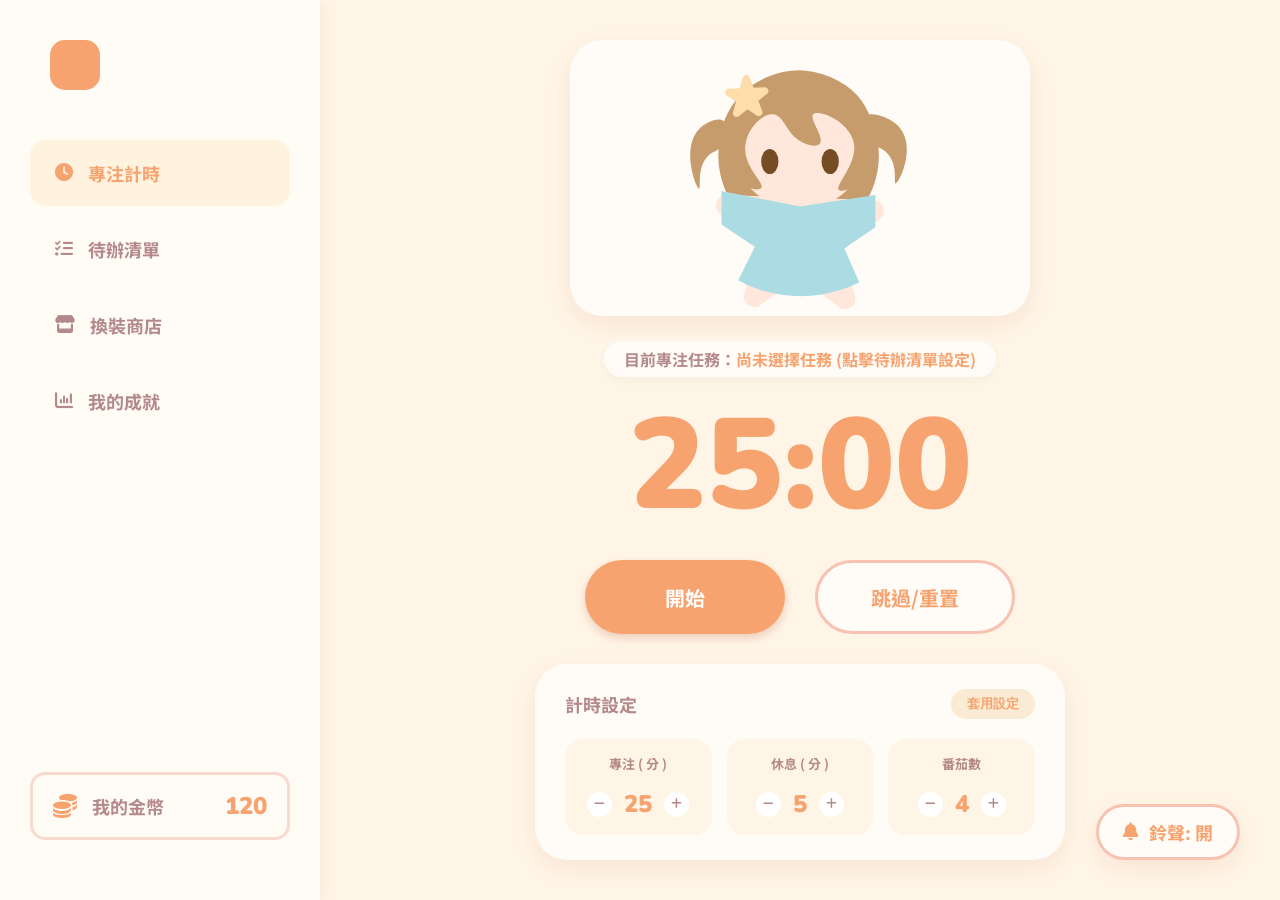
==== 1030/index.html @ 37d0850b "Add files via upload" ====
<!DOCTYPE html>
<html lang="zh-TW">
<head>
    <meta charset="UTF-8">
    <meta name="viewport" content="width=device-width, initial-scale=1.0">
    <title>Tomodoro - 專注守護者</title>
    <link rel="stylesheet" href="style.css">
    <link rel="stylesheet" href="https://cdnjs.cloudflare.com/ajax/libs/font-awesome/6.4.0/css/all.min.css">
    <link href="https://fonts.googleapis.com/css2?family=Nunito:wght@700;900&family=Noto+Sans+TC:wght@400;500;700&display=swap" rel="stylesheet">
</head>
<body>
    <div class="app-container">
        
        <!-- ================= 左側：共用導覽列 ================= -->
        <aside class="sidebar">
            <div class="logo-box"></div>
            
            <nav class="nav-menu">
                <a href="#" class="nav-item active" onclick="switchPage('page-timer', event)">
                    <i class="fa-solid fa-clock"></i>
                    <span>專注計時</span>
                </a>
                <a href="#" class="nav-item" onclick="switchPage('page-todo', event)">
                    <i class="fa-solid fa-list-check"></i>
                    <span>待辦清單</span>
                </a>
                <a href="#" class="nav-item" onclick="switchPage('page-shop', event)">
                    <i class="fa-solid fa-store"></i>
                    <span>換裝商店</span>
                </a>
                <a href="#" class="nav-item" onclick="switchPage('page-achievements', event)">
                    <i class="fa-solid fa-chart-column"></i>
                    <span>我的成就</span>
                </a>
            </nav>

            <div class="coin-display">
                <i class="fa-solid fa-coins icon-coin"></i>
                <span class="coin-label">我的金幣</span>
                <span class="coin-value">120</span>
            </div>
        </aside>

        <!-- ================= 右側：主要內容切換區 ================= -->
        <main class="main-content">
            
            <!-- 頁面 1：專注計時 -->
            <div id="page-timer" class="page-section active">
                <div id="avatar-svg-container" class="avatar-box">
                    <svg xmlns="http://www.w3.org/2000/svg" version="1.1" viewBox="0 0 1000 1000" width="100%" height="100%">
                      <defs>
                        <style>
                          .st0 { fill: #f6836f; }
                          .st1 { fill: #c69c6d; }
                          .st2 { fill: #abdbe3; }
                          .st3 { fill: #ffddab; }
                          .st4 { fill: #ffe7db; }
                          .st5 { fill: #754c24; }
                          .st6 { fill: #E76F51; }
                        </style>
                      </defs>
                      <g id="backhair"><ellipse class="st1" cx="494.92" cy="418.12" rx="290.88" ry="308.16"/></g>
                      <g id="twintail">
                        <path class="st1" d="M223.24,293.25c-20.14-15.32-64.11,3.78-88.32,28.87-67.59,70.05-10.11,216.8,0,215.94,7.49-.64-11.09-82.27,36.48-122.42,17.12-14.45,29.16-12,43.71-29.78,22.89-27.97,28.44-77.16,8.13-92.6Z"/>
                        <path class="st1" d="M736.66,274.9c25.11-15.32,79.9,3.78,110.08,28.87,84.24,70.05,12.6,216.8,0,215.94-9.33-.64,13.83-82.27-45.47-122.42-21.34-14.45-36.34-12-54.48-29.78-28.53-27.97-35.45-77.16-10.13-92.6Z"/>
                      </g>
                      <g id="body">
                        <path class="st4" d="M767.26,580.27l-136.91-4.72c62.1-39.5,102.91-106.24,102.91-181.92,0-121.31-104.84-219.64-234.16-219.64s-234.16,98.34-234.16,219.64c0,69.82,34.74,132.03,88.89,172.26l-118.46-4.19c-37-1.31-53.85,46.62-24.49,69.63l142.53,111.71-54.77,173.36c-11.21,35.49,28.23,65.15,58.11,43.7l142.73-102.48,139.96,109.89c29.58,23.22,70.82-6.36,59.44-42.64l-53.85-171.66,142.82-102.35c29.89-21.42,15.92-69.36-20.58-70.62Z"/>
                      </g>
                      <g id="eyes">
                        <ellipse class="st5" cx="390.61" cy="440.2" rx="31.25" ry="45.63"/>
                        <ellipse class="st5" cx="609.39" cy="440.2" rx="31.25" ry="45.63"/>
                      </g>
                      <g id="fronteyes">
                        <path class="st1" d="M403.72,269.32c43.36,5.69,46.6,83.3,119.04,107.52,8.01,2.68,36.58,12.23,48,0,20.73-22.2-38.96-90.52-23.04-107.52,15.96-17.04,110.78,14.36,142.08,86.4,34.04,78.32-66.75,172.65-49.16,188.16,13.34,11.76,69.14-13.4,101-58.05,55.93-78.39,32.97-209.89-34.56-285.63-103.02-115.54-319.21-111.93-424.32,0-67.74,72.14-109.43,210.67-44.16,285.63,39.97,45.91,108,66.06,120.76,50.37,15.52-19.07-65.65-74.45-57.4-153.6,6.21-59.57,61.59-118.55,101.76-113.28Z"/>
                      </g>
                      <g id="dresstest">
                        <path class="st0" d="M557.32,668.68"/>
                        <path class="st0" d="M411.4,808.84"/>
                        <path class="st4" d="M945.16,394.56"/>
                        <path class="st2" d="M215.56,546.76v121.92c40.32,26.88,80.64,53.76,120.96,80.64l-60.48,120.96c37.21,20.37,108.8,53.1,204.48,57.6,111.19,5.23,195.48-30.47,234.24-49.92-17.92-40.96-35.84-81.92-53.76-122.88,37.37-25.6,74.75-51.2,112.12-76.8v-117.12c-91.13,14.08-182.27,28.16-273.4,42.24"/>
                      </g>
                      <g id="dresstest2" style="display: none;">
                        <path class="st6" d="M215.56,546.76v121.92c40.32,26.88,80.64,53.76,120.96,80.64l-60.48,120.96c37.21,20.37,108.8,53.1,204.48,57.6,111.19,5.23,195.48-30.47,234.24-49.92-17.92-40.96-35.84-81.92-53.76-122.88,37.37-25.6,74.75-51.2,112.12-76.8v-117.12c-91.13,14.08-182.27,28.16-273.4,42.24"/>
                      </g>
                      <g id="hairasset">
                        <path class="st3" d="M343.2,273.35l-33.3-22.09-31.3,24.84c-10.19,8.09-24.78-1.59-21.29-14.12l10.72-38.5-33.3-22.09c-10.84-7.19-6.15-24.06,6.85-24.61l39.92-1.7,10.72-38.5c3.49-12.54,20.98-13.28,25.53-1.09l13.96,37.44l39.92-1.7c13-.55,19.11,15.85,8.92,23.94l-31.3,24.84,13.96,37.44c4.54,12.19-9.17,23.08-20.01,15.88Z"/>
                      </g>
                    </svg>
                </div>

                <!-- 顯示目前鎖定要專注的科目 (置中樣式在CSS內設定) -->
                <div id="current-task-banner" class="task-banner">
                    目前專注任務：<span id="active-task-name">尚未選擇任務 (點擊待辦清單設定)</span>
                </div>

                <div id="timer-display" class="timer-display">25:00</div>
                
                <div class="control-buttons">
                    <button id="start-btn" class="btn btn-primary">開始</button>
                    <button id="reset-btn" class="btn btn-secondary">跳過/重置</button>
                    <!-- 中間的關閉鈴聲按鈕已移除 -->
                </div>
                
                <div class="settings-panel">
                    <div class="settings-header">
                        <h3 class="settings-title">計時設定</h3>
                        <button class="btn-apply">套用設定</button>
                    </div>
                    <div class="settings-cards">
                        <div class="setting-card">
                            <div class="setting-label">專注 ( 分 )</div>
                            <div class="setting-controls">
                                <button class="circle-btn"><i class="fa-solid fa-minus"></i></button>
                                <span class="setting-value">25</span>
                                <button class="circle-btn"><i class="fa-solid fa-plus"></i></button>
                            </div>
                        </div>
                        <div class="setting-card">
                            <div class="setting-label">休息 ( 分 )</div>
                            <div class="setting-controls">
                                <button class="circle-btn"><i class="fa-solid fa-minus"></i></button>
                                <span class="setting-value">5</span>
                                <button class="circle-btn"><i class="fa-solid fa-plus"></i></button>
                            </div>
                        </div>
                        <div class="setting-card">
                            <div class="setting-label">番茄數</div>
                            <div class="setting-controls">
                                <button class="circle-btn"><i class="fa-solid fa-minus"></i></button>
                                <span class="setting-value">4</span>
                                <button class="circle-btn"><i class="fa-solid fa-plus"></i></button>
                            </div>
                        </div>
                    </div>
                </div>

                <!-- 新增：右下角懸浮鈴聲控制按鈕 -->
                <button id="sound-toggle-btn" class="sound-floating-btn">
                    <i class="fa-solid fa-bell"></i>
                    <span id="sound-status">鈴聲: 開</span>
                </button>
            </div>

            <!-- 頁面 2：待辦清單 -->
            <div id="page-todo" class="page-section">
                <div class="todo-wrapper">
                    <h2 class="section-title">待辦清單</h2>
                    <div class="todo-input-row">
                        <input type="text" id="task-input" class="todo-input" placeholder="輸入要專心做的事 (例如: 經濟學)...">
                        <button id="add-task-btn" class="btn-add"><i class="fa-solid fa-plus"></i></button>
                    </div>
                    <ul id="task-list" class="todo-list">
                        <!-- 動態生成任務列表 -->
                    </ul>
                </div>
            </div>

            <!-- 頁面 3：換裝商店 -->
            <div id="page-shop" class="page-section">
                <div class="character-panel">
                    <h2 class="section-title">我的角色</h2>
                    <div class="character-preview-box">
                        <svg xmlns="http://www.w3.org/2000/svg" version="1.1" viewBox="0 0 1000 1000" width="100%" height="100%">
                          <defs>
                            <style>
                              .st0 { fill: #f6836f; }
                              .st1 { fill: #c69c6d; }
                              .st2 { fill: #abdbe3; }
                              .st3 { fill: #ffddab; }
                              .st4 { fill: #ffe7db; }
                              .st5 { fill: #754c24; }
                              .st6 { fill: #E76F51; }
                            </style>
                          </defs>
                          <g id="backhair"><ellipse class="st1" cx="494.92" cy="418.12" rx="290.88" ry="308.16"/></g>
                          <g id="twintail">
                            <path class="st1" d="M223.24,293.25c-20.14-15.32-64.11,3.78-88.32,28.87-67.59,70.05-10.11,216.8,0,215.94,7.49-.64-11.09-82.27,36.48-122.42,17.12-14.45,29.16-12,43.71-29.78,22.89-27.97,28.44-77.16,8.13-92.6Z"/>
                            <path class="st1" d="M736.66,274.9c25.11-15.32,79.9,3.78,110.08,28.87,84.24,70.05,12.6,216.8,0,215.94-9.33-.64,13.83-82.27-45.47-122.42-21.34-14.45-36.34-12-54.48-29.78-28.53-27.97-35.45-77.16-10.13-92.6Z"/>
                          </g>
                          <g id="body">
                            <path class="st4" d="M767.26,580.27l-136.91-4.72c62.1-39.5,102.91-106.24,102.91-181.92,0-121.31-104.84-219.64-234.16-219.64s-234.16,98.34-234.16,219.64c0,69.82,34.74,132.03,88.89,172.26l-118.46-4.19c-37-1.31-53.85,46.62-24.49,69.63l142.53,111.71-54.77,173.36c-11.21,35.49,28.23,65.15,58.11,43.7l142.73-102.48,139.96,109.89c29.58,23.22,70.82-6.36,59.44-42.64l-53.85-171.66,142.82-102.35c29.89-21.42,15.92-69.36-20.58-70.62Z"/>
                          </g>
                          <g id="eyes">
                            <ellipse class="st5" cx="390.61" cy="440.2" rx="31.25" ry="45.63"/>
                            <ellipse class="st5" cx="609.39" cy="440.2" rx="31.25" ry="45.63"/>
                          </g>
                          <g id="fronteyes">
                            <path class="st1" d="M403.72,269.32c43.36,5.69,46.6,83.3,119.04,107.52,8.01,2.68,36.58,12.23,48,0,20.73-22.2-38.96-90.52-23.04-107.52,15.96-17.04,110.78,14.36,142.08,86.4,34.04,78.32-66.75,172.65-49.16,188.16,13.34,11.76,69.14-13.4,101-58.05,55.93-78.39,32.97-209.89-34.56-285.63-103.02-115.54-319.21-111.93-424.32,0-67.74,72.14-109.43,210.67-44.16,285.63,39.97,45.91,108,66.06,120.76,50.37,15.52-19.07-65.65-74.45-57.4-153.6,6.21-59.57,61.59-118.55,101.76-113.28Z"/>
                          </g>
                          <g id="dresstest">
                            <path class="st0" d="M557.32,668.68"/>
                            <path class="st0" d="M411.4,808.84"/>
                            <path class="st4" d="M945.16,394.56"/>
                            <path class="st2" d="M215.56,546.76v121.92c40.32,26.88,80.64,53.76,120.96,80.64l-60.48,120.96c37.21,20.37,108.8,53.1,204.48,57.6,111.19,5.23,195.48-30.47,234.24-49.92-17.92-40.96-35.84-81.92-53.76-122.88,37.37-25.6,74.75-51.2,112.12-76.8v-117.12c-91.13,14.08-182.27,28.16-273.4,42.24"/>
                          </g>
                          <g id="dresstest2" style="display: none;">
                            <path class="st6" d="M215.56,546.76v121.92c40.32,26.88,80.64,53.76,120.96,80.64l-60.48,120.96c37.21,20.37,108.8,53.1,204.48,57.6,111.19,5.23,195.48-30.47,234.24-49.92-17.92-40.96-35.84-81.92-53.76-122.88,37.37-25.6,74.75-51.2,112.12-76.8v-117.12c-91.13,14.08-182.27,28.16-273.4,42.24"/>
                          </g>
                          <g id="hairasset">
                            <path class="st3" d="M343.2,273.35l-33.3-22.09-31.3,24.84c-10.19,8.09-24.78-1.59-21.29-14.12l10.72-38.5-33.3-22.09c-10.84-7.19-6.15-24.06,6.85-24.61l39.92-1.7,10.72-38.5c3.49-12.54,20.98-13.28,25.53-1.09l13.96,37.44l39.92-1.7c13-.55,19.11,15.85,8.92,23.94l-31.3,24.84,13.96,37.44c4.54,12.19-9.17,23.08-20.01,15.88Z"/>
                          </g>
                        </svg>
                    </div>
                    <!-- 儲存按鈕已移除 -->
                </div>
                <div class="shop-panel">
                    <div class="shop-header">
                        <h2 class="section-title">換裝商店</h2>
                        <div class="filter-toggle">
                            <button class="filter-btn active">全部</button>
                            <button class="filter-btn">髮型</button>
                            <button class="filter-btn">服飾</button>
                        </div>
                    </div>
                   <div class="shop-grid">
                        <!-- 商品 1：藍色連身裙 -->
                        <div class="shop-item" onclick="changeOutfit('dresstest')" style="display: flex; flex-direction: column; justify-content: center; align-items: center; cursor: pointer; padding: 10px;">
                            <svg viewBox="200 500 600 400" width="70" height="70">
                                <path fill="#abdbe3" d="M215.56,546.76v121.92c40.32,26.88,80.64,53.76,120.96,80.64l-60.48,120.96c37.21,20.37,108.8,53.1,204.48,57.6,111.19,5.23,195.48-30.47,234.24-49.92-17.92-40.96-35.84-81.92-53.76-122.88,37.37-25.6,74.75-51.2,112.12-76.8v-117.12c-91.13,14.08-182.27,28.16-273.4,42.24"/>
                            </svg>
                            <span style="font-size: 14px; color: var(--primary); font-weight: bold; margin-top: 4px;">藍色連身裙</span>
                        </div>
                        <!-- 商品 2：橘色洋裝 -->
                        <div class="shop-item" onclick="changeOutfit('dresstest2')" style="display: flex; flex-direction: column; justify-content: center; align-items: center; cursor: pointer; padding: 10px;">
                            <svg viewBox="200 500 600 400" width="70" height="70">
                                <path fill="#E76F51" d="M215.56,546.76v121.92c40.32,26.88,80.64,53.76,120.96,80.64l-60.48,120.96c37.21,20.37,108.8,53.1,204.48,57.6,111.19,5.23,195.48-30.47,234.24-49.92-17.92-40.96-35.84-81.92-53.76-122.88,37.37-25.6,74.75-51.2,112.12-76.8v-117.12c-91.13,14.08-182.27,28.16-273.4,42.24"/>
                            </svg>
                            <span style="font-size: 14px; color: var(--primary); font-weight: bold; margin-top: 4px;">橘色洋裝</span>
                        </div>
                        <div class="shop-item"></div>
                        <div class="shop-item"></div>
                    </div>
                </div>
            </div>

           <!-- 將左側導覽列的「我的成就」文字修改為「收成紀錄」 -->
<!-- <a href="#" class="nav-item" onclick="switchPage('page-achievements', event)">
    <i class="fa-solid fa-basket-shopping"></i>
    <span>收成紀錄</span>
</a> -->

<!-- ================= 頁面 4：收成紀錄 ================= -->
<div id="page-achievements" class="page-section">
    <div class="harvest-wrapper">
        <h2 class="section-title">收成紀錄</h2>
        
        <!-- 上方：今日菜籃單 -->
        <div class="today-basket-card">
            <div class="basket-header">
                <div class="basket-icon-box"><i class="fa-solid fa-basket-shopping"></i></div>
                <div class="basket-title-area">
                    <span class="basket-subtitle">今日收成</span>
                    <div class="basket-total-time">
                        <span id="today-total-hours">0.0</span><span class="unit">小時</span>
                    </div>
                </div>
            </div>
            
            <div class="subject-list-container">
                <h4 class="subject-list-title">今日專注科目</h4>
                <ul id="today-subject-list" class="subject-list">
                    <!-- JS 動態生成今日科目 -->
                    <li class="empty-subject">今日尚未有收成，趕快開始專注吧！</li>
                </ul>
            </div>
        </div>

        <!-- 下方：一週番茄藤 (連續學習蓋章) -->
        <div class="weekly-vine-card">
            <h3 class="vine-title">一週連續學習</h3>
            <p class="vine-subtitle">每天種下一顆番茄，保持生長節奏！</p>
            
            <div class="vine-container">
                <div class="vine-line"></div>
                <div class="vine-nodes" id="weekly-vine-nodes">
                    <!-- JS 動態生成 7 天的番茄 -->
                </div>
            </div>
        </div>
    </div>
</div>

        </main>
    </div>

    <!-- 引用外部 JavaScript -->
    <script src="tomoto.js"></script>
    <audio id="alarm-audio" src="alarm.mp3" preload="auto"></audio>
</body>
</html>
---- 1030/style.css ----
:root {
    --primary: #F6A36F;
    --primary-light: #F7C2B1;
    --primary-bg: #FFF3E0;
    --bg-color: #FFF5E6;
    --sidebar-bg: #FFFBF5;
    --card-bg: #FFFCF7;
    --card-bg-alt: #FFFCF7;
    --text-muted: #B48989;
    --text-dark: #8E6969;
    --text-gray: #A8A29E;
    --icon-bg-yellow: #FEF8D6;
    --progress-bg: #F5F5F4;
    --shadow-soft: 0 8px 24px rgba(167, 42, 0, 0.08);
}

* { box-sizing: border-box; margin: 0; padding: 0; }

body {
    font-family: 'Noto Sans TC', sans-serif;
    background-color: #e5e5e5;
    display: flex; justify-content: center; align-items: center;
    min-height: 100vh;
}

.app-container {
    width: 1920px; height: 900px;
    background-color: var(--bg-color);
    display: flex; overflow: hidden; position: relative;
    box-shadow: 0 10px 40px rgba(0,0,0,0.15);
}

/* ================= 左側欄樣式 ================= */
.sidebar {
    width: 320px; background-color: var(--sidebar-bg);
    box-shadow: 4px 0 15px rgba(167, 42, 0, 0.05);
    display: flex; flex-direction: column;
    padding: 40px 30px; z-index: 10;
}
.logo-box { width: 50px; height: 50px; background-color: var(--primary); border-radius: 15px; margin: 0 0 50px 20px; }
.nav-menu { display: flex; flex-direction: column; gap: 10px; flex: 1; }
.nav-item {
    display: flex; align-items: center; gap: 15px;
    padding: 20px 25px; border-radius: 15px; text-decoration: none;
    color: var(--text-muted); font-size: 18px; font-weight: 700; transition: all 0.3s;
}
.nav-item:hover { background-color: rgba(255, 243, 224, 0.6); }
.nav-item.active { background-color: var(--primary-bg); color: var(--primary); }
.coin-display {
    display: flex; align-items: center; gap: 15px; padding: 15px 20px;
    border-radius: 15px; border: 3px solid #FAD9CF; background-color: var(--sidebar-bg); margin-bottom: 20px;
}
.icon-coin { color: var(--primary); font-size: 24px; }
.coin-label { color: var(--text-muted); font-size: 18px; font-weight: 700; }
.coin-value { color: var(--primary); font-family: 'Nunito', sans-serif; font-size: 24px; font-weight: 900; margin-left: auto; }

/* ================= 頁面切換機制 ================= */
.main-content { flex: 1; position: relative; overflow: hidden; }
.page-section { display: none; width: 100%; height: 100%; animation: fadeIn 0.4s ease forwards; }

#page-timer.active { display: flex; flex-direction: column; align-items: center; justify-content: center; padding: 40px 0; position: relative; }
#page-todo.active, #page-achievements.active { display: flex; flex-direction: column; align-items: center; justify-content: flex-start; padding-top: 140px; }
#page-shop.active { display: flex; flex-direction: row; align-items: center; justify-content: center; gap: 40px; }

@keyframes fadeIn {
    from { opacity: 0; transform: translateY(15px); }
    to { opacity: 1; transform: translateY(0); }
}

.section-title { color: var(--primary); font-size: 32px; font-weight: 700; margin-bottom: 25px; align-self: flex-start;}
.btn {
    border-radius: 50px; font-family: 'Noto Sans TC', sans-serif; font-size: 20px;
    font-weight: 700; cursor: pointer; border: none; transition: all 0.2s;
    display: flex; justify-content: center; align-items: center;
}
.btn:hover { transform: translateY(-2px); }
.btn-primary { background-color: var(--primary); color: #FFF; box-shadow: 0 4px 10px rgba(167, 42, 0, 0.2); }

/* ================= 頁面 1：專注計時 ================= */
.avatar-box { 
    width: 460px; height: 460px; 
    background-color: var(--card-bg-alt); 
    box-shadow: var(--shadow-soft); 
    border-radius: 32px; 
    display: flex; justify-content: center; align-items: center; 
    overflow: hidden;
}

/* 任務橫幅樣式 */
.task-banner {
    color: var(--text-muted);
    font-size: 16px;
    font-weight: 700;
    background: var(--card-bg-alt);
    padding: 6px 20px;
    border-radius: 20px;
    box-shadow: 0 4px 10px rgba(0,0,0,0.03);
    margin: 25px 0; 
}
#active-task-name { color: var(--primary); }

.timer-display { color: var(--primary); font-family: 'Nunito', sans-serif; font-size: 128px; font-weight: 900; line-height: 1; margin: 0 0 30px 0; }
.control-buttons { display: flex; gap: 30px; margin-bottom: 30px; }
.control-buttons .btn { width: 200px; height: 74px; }
.btn-secondary { background-color: var(--card-bg-alt); color: var(--primary); border: 3px solid var(--primary-light); }
.settings-panel { width: 530px; background-color: var(--card-bg-alt); box-shadow: var(--shadow-soft); border-radius: 32px; padding: 25px 30px; display: flex; flex-direction: column; gap: 20px; }
.settings-header { display: flex; justify-content: space-between; align-items: center; }
.settings-title { color: var(--text-muted); font-size: 18px; font-weight: 700; }
.btn-apply { background-color: #FAEBD4; color: var(--primary); border: none; border-radius: 50px; padding: 6px 16px; font-weight: 700; cursor: pointer; }
.settings-cards { display: flex; gap: 15px; }
.setting-card { flex: 1; background-color: var(--bg-color); border-radius: 18px; padding: 15px 0; display: flex; flex-direction: column; align-items: center; gap: 15px; }
.setting-label { color: var(--text-muted); font-size: 13px; font-weight: 700; }
.setting-controls { display: flex; align-items: center; gap: 12px; }
.circle-btn { width: 25px; height: 25px; border-radius: 50%; background-color: #FFF; border: none; color: var(--text-muted); cursor: pointer; display: flex; justify-content: center; align-items: center; font-size: 12px; }
.setting-value { color: var(--primary); font-family: 'Nunito', sans-serif; font-size: 24px; font-weight: 900; }

/* 右下角懸浮鈴聲按鈕 */
.sound-floating-btn {
    position: absolute;
    bottom: 40px;
    right: 40px;
    background-color: var(--card-bg-alt);
    color: var(--primary);
    border: 3px solid var(--primary-light);
    border-radius: 50px;
    padding: 12px 24px;
    font-family: 'Noto Sans TC', sans-serif;
    font-size: 18px;
    font-weight: 700;
    cursor: pointer;
    display: flex;
    align-items: center;
    gap: 10px;
    box-shadow: var(--shadow-soft);
    transition: all 0.2s;
    z-index: 100;
}
.sound-floating-btn:hover { transform: translateY(-2px); background-color: var(--primary-bg); }
.sound-floating-btn.off { color: var(--text-gray); border-color: #D6D3D1; }


/* ================= 頁面 2：待辦清單 ================= */
.todo-wrapper { width: 760px; display: flex; flex-direction: column; gap: 15px; }
.todo-input-row { display: flex; gap: 20px; align-items: stretch; margin-bottom: 15px; }
.todo-input { flex: 1; height: 69px; background-color: var(--card-bg); border-radius: 32px; border: 3px solid var(--primary-light); padding: 0 32px; font-size: 20px; color: var(--text-gray); outline: none; }
.btn-add { width: 90px; height: 69px; background-color: var(--primary); border-radius: 20px; box-shadow: var(--shadow-soft); border: none; color: #FFF; font-size: 24px; cursor: pointer; }
.todo-list { display: flex; flex-direction: column; gap: 20px; list-style: none; }


.todo-card { height: 143px; background-color: var(--card-bg); border-radius: 32px; box-shadow: var(--shadow-soft); display: flex; align-items: center; padding: 0 32px; gap: 15px; }
.task-text { color: #857771; font-size: 24px; font-weight: 500; }
.task-time-badge { 
    font-family: 'Nunito', sans-serif; 
    color: var(--text-muted); 
    font-size: 15px; 
    font-weight: 700; 
    background: var(--bg-color); 
    padding: 6px 14px; 
    border-radius: 12px; 
    margin-left: auto; 
    display: flex;
    align-items: center;
    gap: 6px;
}
.task-focus-btn { 
    background-color: var(--primary-bg); 
    color: var(--primary); 
    border: 2px solid var(--primary-light); 
    padding: 8px 16px; 
    border-radius: 12px; 
    font-weight: 700; 
    cursor: pointer; 
    font-size: 14px; 
    transition: all 0.2s; 
    display: flex; 
    align-items: center; 
    gap: 6px; 
    margin-left: 15px; 
}
.task-focus-btn:hover { background-color: var(--primary); color: #FFF; }
.custom-checkbox { position: relative; width: 25px; height: 25px; cursor: pointer; display: block; }
.custom-checkbox input { opacity: 0; cursor: pointer; }
.checkmark { position: absolute; top: 0; left: 0; height: 25px; width: 25px; border: 2px solid #8A8A8A; border-radius: 4px; }
.custom-checkbox input:checked ~ .checkmark { background-color: var(--primary); border-color: var(--primary); }
.checkmark:after { content: ""; position: absolute; display: none; left: 8px; top: 3px; width: 6px; height: 12px; border: solid white; border-width: 0 2px 2px 0; transform: rotate(45deg); }
.custom-checkbox input:checked ~ .checkmark:after { display: block; }


/* ================= 頁面 3：換裝商店 ================= */
.character-panel { display: flex; flex-direction: column; width: 486px; height: 650px; padding-top: 45px; }
.shop-panel { width: 850px; height: 650px; background-color: var(--card-bg); border-radius: 32px; padding: 45px 50px; box-shadow: var(--shadow-soft); display: flex; flex-direction: column; }
.character-panel .section-title { margin-bottom: 40px; }
.shop-header { display: flex; justify-content: space-between; align-items: flex-start; margin-bottom: 40px; }
.shop-header .section-title { margin-bottom: 0; }
.character-preview-box { flex: 1; background-color: var(--card-bg); border-radius: 32px; box-shadow: var(--shadow-soft); overflow: hidden; }
.filter-toggle { display: flex; background-color: var(--bg-color); border-radius: 12px; padding: 6px; gap: 5px; }
.filter-btn { background: transparent; border: none; color: var(--text-muted); font-size: 16px; font-weight: 500; padding: 8px 20px; border-radius: 8px; cursor: pointer; transition: all 0.2s; }
.filter-btn.active { background-color: #FFF; color: var(--primary); box-shadow: 0 2px 8px rgba(0,0,0,0.1); }
.shop-grid { display: flex; flex-wrap: wrap; gap: 30px; }
.shop-item { width: 189px; height: 189px; background-color: #FEFEFE; border: 2px solid var(--primary-light); border-radius: 20px; cursor: pointer; transition: transform 0.2s; }
.shop-item:hover { transform: scale(1.03); }


/* ================= 頁面 4：我的成就 ================= */
.achievements-wrapper { width: 896px; display: flex; flex-direction: column; gap: 24px; }
.achievement-card { background-color: var(--card-bg); border-radius: 32px; box-shadow: var(--shadow-soft); padding: 32px; display: flex; flex-direction: column; gap: 16px; }
.achievements-top-row { display: flex; gap: 24px; }
.achievements-top-row .achievement-card { flex: 1; height: 186px; justify-content: space-between; }
.progress-container { display: flex; flex-direction: column; gap: 8px; }
.progress-track { width: 100%; height: 12px; background-color: var(--progress-bg); border-radius: 99px; overflow: hidden; }
.progress-fill { height: 100%; background-color: var(--primary); border-radius: 99px; display: flex; align-items: center; justify-content: flex-end; }
.level-header { display: flex; gap: 16px; align-items: center; }
.level-icon { width: 64px; height: 64px; background-color: var(--icon-bg-yellow); border: 1px solid var(--primary); border-radius: 50%; display: flex; justify-content: center; align-items: center; color: var(--primary); font-size: 28px; }
.level-info { flex: 1; display: flex; flex-direction: column; gap: 4px; }
.level-title-row { display: flex; align-items: center; justify-content: space-between; }
.level-title { color: var(--text-dark); font-size: 24px; font-family: 'Nunito', sans-serif; font-weight: 900; }
.level-tag { background-color: rgba(240, 131, 95, 0.1); color: var(--primary); font-size: 12px; font-weight: 700; padding: 4px 10px; border-radius: 8px; }
.level-subtitle { color: var(--text-gray); font-size: 14px; font-weight: 700; }
.progress-text { align-self: flex-end; color: var(--text-gray); font-size: 12px; font-family: 'Nunito', sans-serif; font-weight: 700; }
.collection-header { display: flex; justify-content: space-between; align-items: center; }
.collection-title { color: var(--text-dark); font-size: 18px; font-weight: 700; }
.collection-count { color: var(--primary); font-size: 24px; font-family: 'Nunito', sans-serif; font-weight: 900; }
.collection-total { color: #D6D3D1; font-size: 18px; }
.progress-percent { color: #FFF; font-size: 10px; font-weight: 700; padding-right: 8px; }
.collection-icons { display: flex; gap: 8px; margin-top: 4px; }
.collection-icon { width: 40px; height: 40px; border-radius: 12px; display: flex; justify-content: center; align-items: center; font-size: 16px; }
.collection-icon.locked { background-color: var(--progress-bg); border: 1px solid #E7E5E4; color: var(--text-gray); opacity: 0.5; }
.collection-icon.active { background-color: var(--icon-bg-yellow); border: 1px solid var(--primary); color: var(--primary); }
.badges-card { padding: 32px 48px; }
.badges-title { color: var(--text-dark); font-size: 20px; font-weight: 700; margin-bottom: 8px; }
.badges-grid { display: flex; gap: 60px; }
.badge-item { display: flex; flex-direction: column; align-items: center; gap: 12px; }
.badge-icon { width: 64px; height: 64px; border-radius: 50%; display: flex; justify-content: center; align-items: center; font-size: 26px; }
.badge-icon.unlocked { background-color: var(--icon-bg-yellow); border: 1px solid var(--primary); color: var(--primary); }
.badge-name { color: var(--text-dark); font-size: 12px; font-weight: 700; }
.locked-badge { opacity: 0.4; filter: grayscale(100%); }
.locked-badge .badge-icon { background-color: var(--progress-bg); border: 1px solid #E7E5E4; color: var(--text-gray); }

/* ================= 頁面 4：收成紀錄 (番茄主題) ================= */
.harvest-wrapper { width: 896px; display: flex; flex-direction: column; gap: 24px; }

/* 今日菜籃單 */
.today-basket-card {
    background-color: var(--card-bg); border-radius: 32px; padding: 32px 40px;
    box-shadow: var(--shadow-soft); display: flex; flex-direction: column; gap: 24px;
}
.basket-header { display: flex; align-items: center; gap: 20px; border-bottom: 2px dashed #EEDFCE; padding-bottom: 24px; }
.basket-icon-box { 
    width: 80px; height: 80px; background-color: var(--primary-bg); 
    color: var(--primary); border-radius: 24px; display: flex; justify-content: center; 
    align-items: center; font-size: 36px; border: 3px solid var(--primary-light);
}
.basket-title-area { display: flex; flex-direction: column; }
.basket-subtitle { color: var(--text-muted); font-size: 16px; font-weight: 700; margin-bottom: 4px; }
.basket-total-time { color: var(--primary); font-family: 'Nunito', sans-serif; font-size: 48px; font-weight: 900; line-height: 1; }
.basket-total-time .unit { font-family: 'Noto Sans TC', sans-serif; font-size: 20px; color: var(--text-dark); margin-left: 8px; }

.subject-list-container { display: flex; flex-direction: column; gap: 16px; }
.subject-list-title { color: var(--text-dark); font-size: 18px; font-weight: 700; }
.subject-list { list-style: none; display: flex; flex-direction: column; gap: 12px; }
.subject-item { 
    display: flex; justify-content: space-between; align-items: center; 
    background-color: var(--bg-color); padding: 16px 24px; border-radius: 16px;
}
.sub-name { color: var(--text-dark); font-size: 18px; font-weight: 700; display: flex; align-items: center; gap: 10px; }
.sub-name i { color: var(--primary); font-size: 14px; }
.sub-time { color: var(--text-gray); font-size: 16px; font-weight: 700; font-family: 'Nunito', sans-serif; }
.empty-subject { color: var(--text-gray); font-size: 16px; font-style: italic; padding: 10px 0; }

/* 一週番茄藤 */
.weekly-vine-card {
    background-color: var(--card-bg); border-radius: 32px; padding: 32px 40px;
    box-shadow: var(--shadow-soft); display: flex; flex-direction: column;
}
.vine-title { color: var(--text-dark); font-size: 22px; font-weight: 700; margin-bottom: 4px; }
.vine-subtitle { color: var(--text-muted); font-size: 14px; margin-bottom: 40px; font-weight: 500; }

.vine-container { position: relative; padding: 20px 0 40px 0; }
.vine-line { 
    position: absolute; top: 45px; left: 5%; right: 5%; height: 8px; 
    background-color: #CDE2D6; border-radius: 10px; z-index: 1; 
}
.vine-nodes { 
    display: flex; justify-content: space-between; position: relative; z-index: 2; padding: 0 10px;
}
.day-node { display: flex; flex-direction: column; align-items: center; gap: 12px; width: 60px; }
.day-label { 
    color: var(--text-gray); font-size: 16px; font-weight: 700; 
    background: var(--bg-color); width: 32px; height: 32px; 
    border-radius: 50%; display: flex; justify-content: center; align-items: center;
}
.day-node.active .day-label { color: #FFF; background-color: var(--primary); }

/* SVG 番茄圖示樣式控制 */
.tomato-svg { width: 60px; height: 60px; transition: transform 0.3s cubic-bezier(0.175, 0.885, 0.32, 1.275); }
.day-node:hover .tomato-svg { transform: scale(1.15) rotate(-5deg); }

/* 沒顏色的番茄 (未達成) */
.tomato-empty .tomato-body { fill: #F5F5F4; stroke: #D6D3D1; stroke-width: 3; }
.tomato-empty .tomato-leaf { fill: #E7E5E4; }

/* 有顏色的番茄 (已達成) */
.tomato-filled .tomato-body { fill: #E76F51; }
.tomato-filled .tomato-leaf { fill: #6B9362; }
svg {
    pointer-events: none;
}
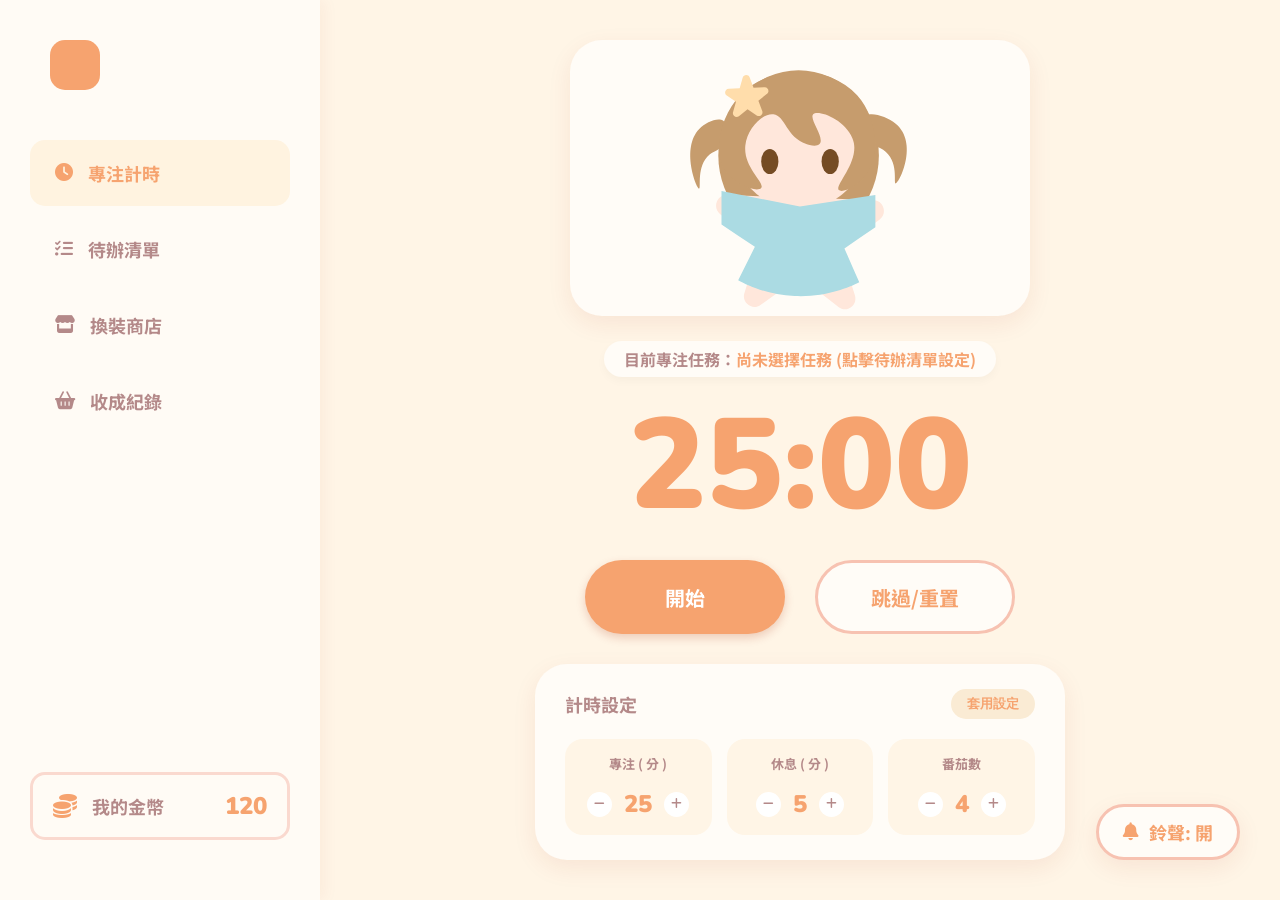
==== commit b7b8a84e: "Update index.html" ====
--- a/1030/index.html
+++ b/1030/index.html
@@ -9,6 +9,7 @@
     <link href="https://fonts.googleapis.com/css2?family=Nunito:wght@700;900&family=Noto+Sans+TC:wght@400;500;700&display=swap" rel="stylesheet">
 </head>
 <body>
+    <!-- @AI-INSTRUCTION: STRICTLY DO NOT modify the HTML structure, class names, or nesting of this main container and its direct children. Layout is locked. -->
     <div class="app-container">
         
         <!-- ================= 左側：共用導覽列 ================= -->
@@ -29,8 +30,8 @@
                     <span>換裝商店</span>
                 </a>
                 <a href="#" class="nav-item" onclick="switchPage('page-achievements', event)">
-                    <i class="fa-solid fa-chart-column"></i>
-                    <span>我的成就</span>
+                    <i class="fa-solid fa-basket-shopping"></i>
+                    <span>收成紀錄</span>
                 </a>
             </nav>
 
@@ -45,6 +46,7 @@
         <main class="main-content">
             
             <!-- 頁面 1：專注計時 -->
+            <!-- @AI-INSTRUCTION: DO NOT alter flex layouts or positioning inside the timer page. -->
             <div id="page-timer" class="page-section active">
                 <div id="avatar-svg-container" class="avatar-box">
                     <svg xmlns="http://www.w3.org/2000/svg" version="1.1" viewBox="0 0 1000 1000" width="100%" height="100%">
@@ -89,7 +91,6 @@
                     </svg>
                 </div>
 
-                <!-- 顯示目前鎖定要專注的科目 (置中樣式在CSS內設定) -->
                 <div id="current-task-banner" class="task-banner">
                     目前專注任務：<span id="active-task-name">尚未選擇任務 (點擊待辦清單設定)</span>
                 </div>
@@ -99,7 +100,6 @@
                 <div class="control-buttons">
                     <button id="start-btn" class="btn btn-primary">開始</button>
                     <button id="reset-btn" class="btn btn-secondary">跳過/重置</button>
-                    <!-- 中間的關閉鈴聲按鈕已移除 -->
                 </div>
                 
                 <div class="settings-panel">
@@ -135,7 +135,6 @@
                     </div>
                 </div>
 
-                <!-- 新增：右下角懸浮鈴聲控制按鈕 -->
                 <button id="sound-toggle-btn" class="sound-floating-btn">
                     <i class="fa-solid fa-bell"></i>
                     <span id="sound-status">鈴聲: 開</span>
@@ -202,7 +201,6 @@
                           </g>
                         </svg>
                     </div>
-                    <!-- 儲存按鈕已移除 -->
                 </div>
                 <div class="shop-panel">
                     <div class="shop-header">
@@ -214,14 +212,12 @@
                         </div>
                     </div>
                    <div class="shop-grid">
-                        <!-- 商品 1：藍色連身裙 -->
                         <div class="shop-item" onclick="changeOutfit('dresstest')" style="display: flex; flex-direction: column; justify-content: center; align-items: center; cursor: pointer; padding: 10px;">
                             <svg viewBox="200 500 600 400" width="70" height="70">
                                 <path fill="#abdbe3" d="M215.56,546.76v121.92c40.32,26.88,80.64,53.76,120.96,80.64l-60.48,120.96c37.21,20.37,108.8,53.1,204.48,57.6,111.19,5.23,195.48-30.47,234.24-49.92-17.92-40.96-35.84-81.92-53.76-122.88,37.37-25.6,74.75-51.2,112.12-76.8v-117.12c-91.13,14.08-182.27,28.16-273.4,42.24"/>
                             </svg>
                             <span style="font-size: 14px; color: var(--primary); font-weight: bold; margin-top: 4px;">藍色連身裙</span>
                         </div>
-                        <!-- 商品 2：橘色洋裝 -->
                         <div class="shop-item" onclick="changeOutfit('dresstest2')" style="display: flex; flex-direction: column; justify-content: center; align-items: center; cursor: pointer; padding: 10px;">
                             <svg viewBox="200 500 600 400" width="70" height="70">
                                 <path fill="#E76F51" d="M215.56,546.76v121.92c40.32,26.88,80.64,53.76,120.96,80.64l-60.48,120.96c37.21,20.37,108.8,53.1,204.48,57.6,111.19,5.23,195.48-30.47,234.24-49.92-17.92-40.96-35.84-81.92-53.76-122.88,37.37-25.6,74.75-51.2,112.12-76.8v-117.12c-91.13,14.08-182.27,28.16-273.4,42.24"/>
@@ -234,58 +230,52 @@
                 </div>
             </div>
 
-           <!-- 將左側導覽列的「我的成就」文字修改為「收成紀錄」 -->
-<!-- <a href="#" class="nav-item" onclick="switchPage('page-achievements', event)">
-    <i class="fa-solid fa-basket-shopping"></i>
-    <span>收成紀錄</span>
-</a> -->
-
-<!-- ================= 頁面 4：收成紀錄 ================= -->
-<div id="page-achievements" class="page-section">
-    <div class="harvest-wrapper">
-        <h2 class="section-title">收成紀錄</h2>
-        
-        <!-- 上方：今日菜籃單 -->
-        <div class="today-basket-card">
-            <div class="basket-header">
-                <div class="basket-icon-box"><i class="fa-solid fa-basket-shopping"></i></div>
-                <div class="basket-title-area">
-                    <span class="basket-subtitle">今日收成</span>
-                    <div class="basket-total-time">
-                        <span id="today-total-hours">0.0</span><span class="unit">小時</span>
-                    </div>
-                </div>
-            </div>
-            
-            <div class="subject-list-container">
-                <h4 class="subject-list-title">今日專注科目</h4>
-                <ul id="today-subject-list" class="subject-list">
-                    <!-- JS 動態生成今日科目 -->
-                    <li class="empty-subject">今日尚未有收成，趕快開始專注吧！</li>
-                </ul>
-            </div>
-        </div>
-
-        <!-- 下方：一週番茄藤 (連續學習蓋章) -->
-        <div class="weekly-vine-card">
-            <h3 class="vine-title">一週連續學習</h3>
-            <p class="vine-subtitle">每天種下一顆番茄，保持生長節奏！</p>
-            
-            <div class="vine-container">
-                <div class="vine-line"></div>
-                <div class="vine-nodes" id="weekly-vine-nodes">
-                    <!-- JS 動態生成 7 天的番茄 -->
-                </div>
-            </div>
-        </div>
-    </div>
-</div>
+            <!-- 頁面 4：收成紀錄 -->
+            <!-- @AI-INSTRUCTION: STRICTLY DO NOT modify the HTML structure, class names, or nesting of this harvest wrapper. The DOM structure here is perfectly mapped to CSS flexbox. -->
+            <div id="page-achievements" class="page-section">
+                <div class="harvest-wrapper">
+                    <h2 class="section-title">收成紀錄</h2>
+                    
+                    <!-- 上方：今日菜籃單 -->
+                    <div class="today-basket-card">
+                        <div class="basket-header">
+                            <div class="basket-icon-box"><i class="fa-solid fa-basket-shopping"></i></div>
+                            <div class="basket-title-area">
+                                <span class="basket-subtitle">今日收成</span>
+                                <div class="basket-total-time">
+                                    <span id="today-total-hours">0.0</span><span class="unit">小時</span>
+                                </div>
+                            </div>
+                        </div>
+                        
+                        <div class="subject-list-container">
+                            <h4 class="subject-list-title">今日專注科目</h4>
+                            <ul id="today-subject-list" class="subject-list">
+                                <!-- JS 動態生成今日科目 -->
+                                <li class="empty-subject">今日尚未有收成，趕快開始專注吧！</li>
+                            </ul>
+                        </div>
+                    </div>
+
+                    <!-- 下方：一週番茄藤 (連續學習蓋章) -->
+                    <div class="weekly-vine-card">
+                        <h3 class="vine-title">一週連續學習</h3>
+                        <p class="vine-subtitle">每天種下一顆番茄，保持生長節奏！</p>
+                        
+                        <div class="vine-container">
+                            <div class="vine-line"></div>
+                            <div class="vine-nodes" id="weekly-vine-nodes">
+                                <!-- JS 動態生成 7 天的番茄 -->
+                            </div>
+                        </div>
+                    </div>
+                </div>
+            </div>
 
         </main>
     </div>
 
-    <!-- 引用外部 JavaScript -->
     <script src="tomoto.js"></script>
     <audio id="alarm-audio" src="alarm.mp3" preload="auto"></audio>
 </body>
-</html>+</html>
